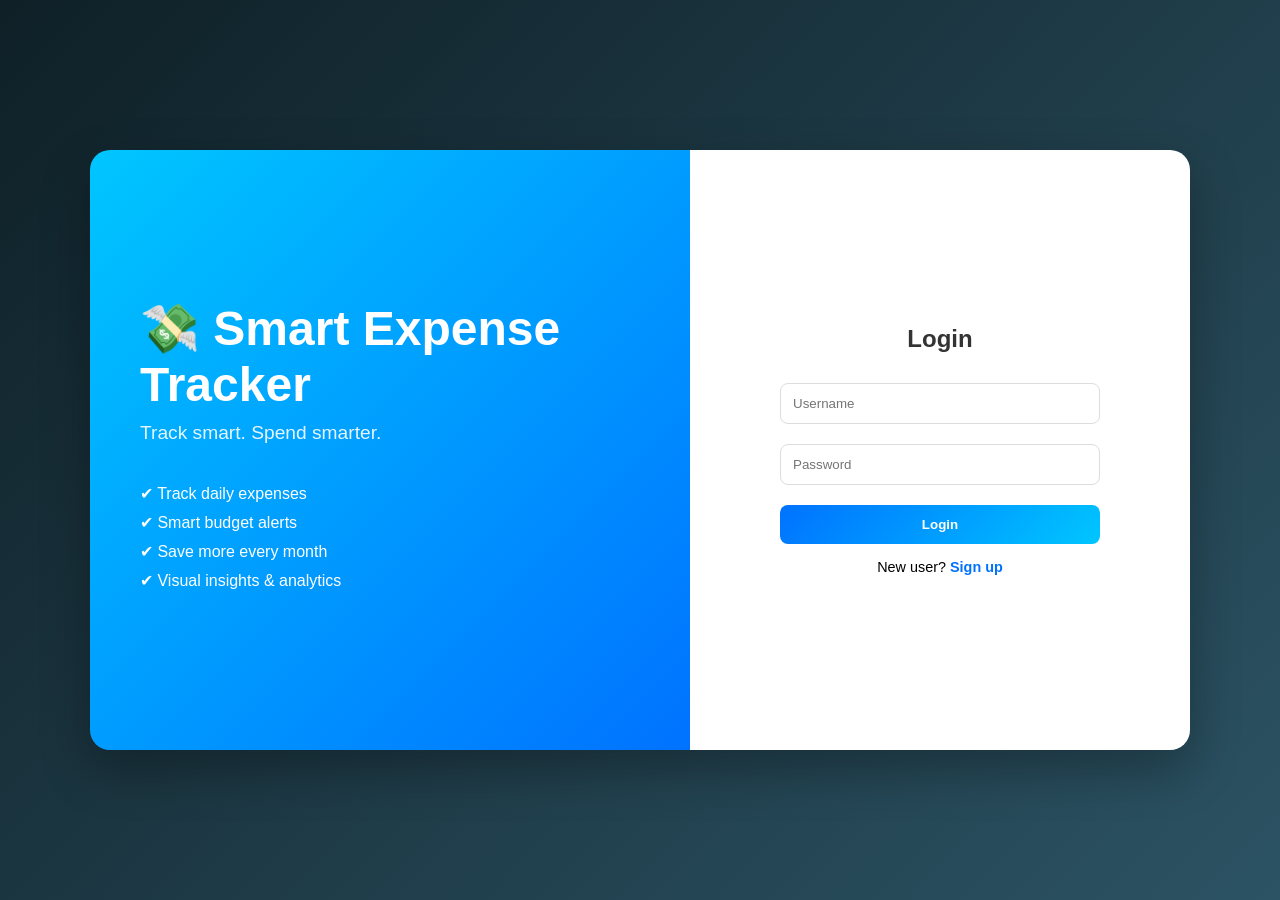
==== index.html @ 890cee42 "first push" ====
<!DOCTYPE html>
<html lang="en">
<head>
    <meta charset="UTF-8">
    <meta name="viewport" content="width=device-width, initial-scale=1.0">
    <title>Smart Expense Tracker</title>
    <link rel="stylesheet" href="style.css">
</head>
<body>

    <div class="main-container">

        <!-- LEFT SIDE (INFO / FILL SPACE) -->
        <div class="info-section">
            <h1>💸 Smart Expense Tracker</h1>
            <p class="tagline">Track smart. Spend smarter.</p>

            <div class="features">
                <p>✔ Track daily expenses</p>
                <p>✔ Smart budget alerts</p>
                <p>✔ Save more every month</p>
                <p>✔ Visual insights & analytics</p>
            </div>
        </div>

        <!-- RIGHT SIDE (FORM) -->
        <div class="form-section">

            <div class="form-box">

                <!-- LOGIN FORM -->
                <form id="loginForm">
                    <h2>Login</h2>

                    <input type="text" id="loginUsername" placeholder="Username" required>
                    <input type="password" id="loginPassword" placeholder="Password" required>

                    <button type="submit">Login</button>

                    <p class="switch-text">
                        New user? <span id="showSignup">Sign up</span>
                    </p>
                </form>

                <!-- SIGNUP FORM -->
                <form id="signupForm" style="display: none;">
                    <h2>Create Account</h2>

                    <input type="text" id="signupUsername" placeholder="Username" required>
                    <input type="password" id="signupPassword" placeholder="Password" required>

                    <button type="submit">Sign Up</button>

                    <p class="switch-text">
                        Already have an account? <span id="showLogin">Login</span>
                    </p>
                </form>

            </div>

        </div>

    </div>

    <script src="script.js"></script>
</body>
</html>
---- style.css ----
/* RESET */
* {
    margin: 0;
    padding: 0;
    box-sizing: border-box;
    font-family: 'Segoe UI', sans-serif;
}

/* BODY */
body {
    height: 100vh;
    background: linear-gradient(135deg, #0f2027, #2c5364);
    display: flex;
    justify-content: center;
    align-items: center;
}

/* MAIN CONTAINER */
.main-container {
    width: 90%;
    max-width: 1100px;
    height: 600px;
    display: flex;
    border-radius: 20px;
    overflow: hidden;
    box-shadow: 0 20px 50px rgba(0, 0, 0, 0.3);
}

/* LEFT SECTION */
.info-section {
    flex: 1;
    background: linear-gradient(135deg, #00c6ff, #0072ff);
    color: white;
    padding: 50px;
    display: flex;
    flex-direction: column;
    justify-content: center;
}

/* BIG TITLE */
.info-section h1 {
    font-size: 3rem;
    font-weight: bold;
    margin-bottom: 10px;
}

/* TAGLINE */
.tagline {
    font-size: 1.2rem;
    opacity: 0.9;
    margin-bottom: 30px;
}

/* FEATURES */
.features p {
    margin: 10px 0;
    font-size: 1rem;
}

/* RIGHT SECTION */
.form-section {
    flex: 1;
    background: #ffffff;
    display: flex;
    justify-content: center;
    align-items: center;
}

/* FORM BOX */
.form-box {
    width: 320px;
}

/* HEADINGS */
form h2 {
    text-align: center;
    margin-bottom: 20px;
    color: #333;
}

/* INPUTS */
input {
    width: 100%;
    padding: 12px;
    margin: 10px 0;
    border: 1px solid #ddd;
    border-radius: 8px;
    outline: none;
    transition: 0.3s;
}

input:focus {
    border-color: #0072ff;
    box-shadow: 0 0 5px rgba(0, 114, 255, 0.5);
}

/* BUTTON */
button {
    width: 100%;
    padding: 12px;
    margin-top: 10px;
    background: linear-gradient(135deg, #0072ff, #00c6ff);
    color: white;
    border: none;
    border-radius: 8px;
    font-weight: bold;
    cursor: pointer;
    transition: 0.3s;
}

button:hover {
    transform: scale(1.05);
    opacity: 0.9;
}

/* SWITCH TEXT */
.switch-text {
    margin-top: 15px;
    text-align: center;
    font-size: 0.9rem;
}

.switch-text span {
    color: #0072ff;
    cursor: pointer;
    font-weight: bold;
}

.switch-text span:hover {
    text-decoration: underline;
}

/* RESPONSIVE */
@media (max-width: 768px) {
    .main-container {
        flex-direction: column;
        height: auto;
    }

    .info-section {
        text-align: center;
        padding: 30px;
    }

    .info-section h1 {
        font-size: 2rem;
    }

    .form-section {
        padding: 20px;
    }
}
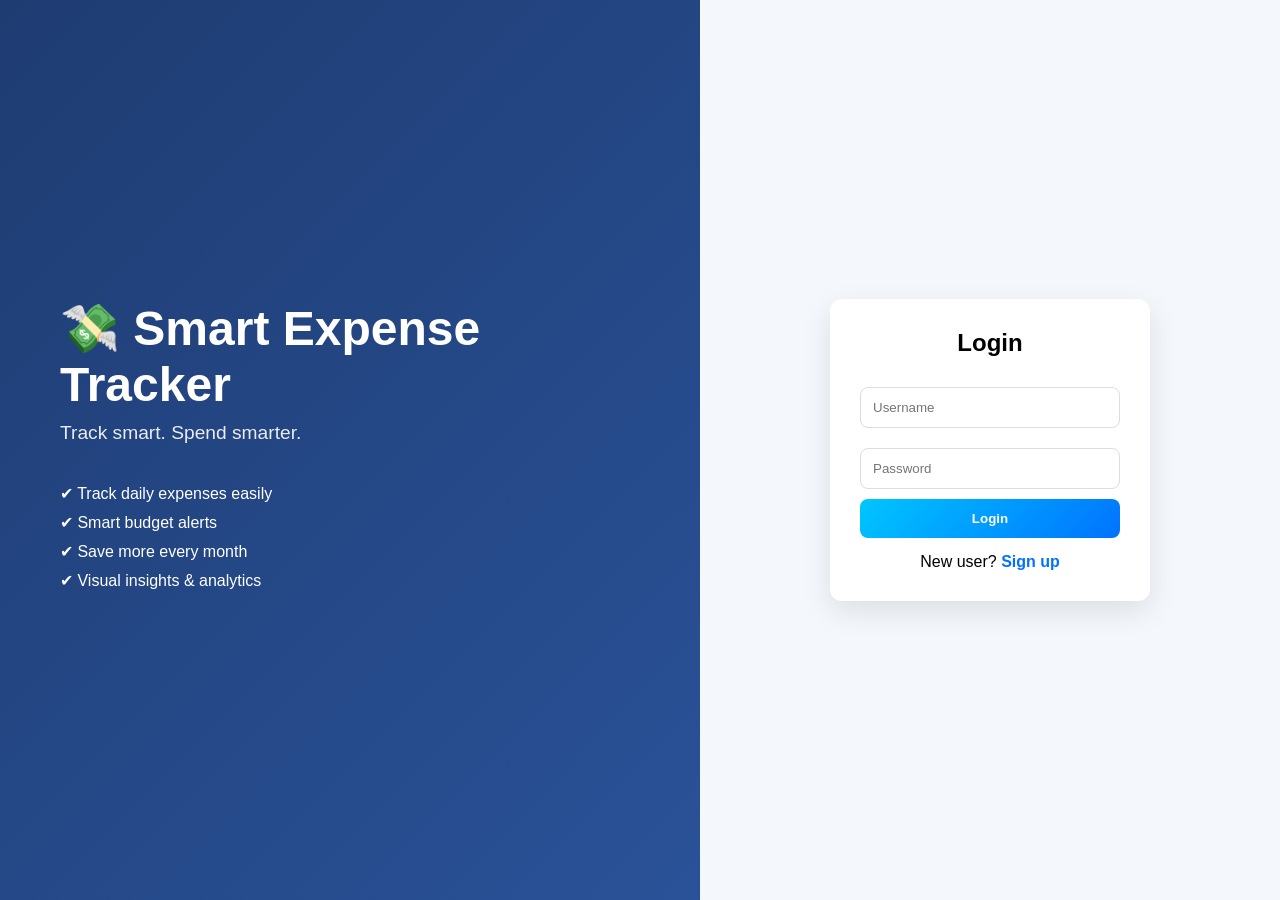
==== commit 5586eecd: "4th push" ====
--- a/index.html
+++ b/index.html
@@ -8,60 +8,60 @@
 </head>
 <body>
 
-    <div class="main-container">
+<div class="main-container">
 
-        <!-- LEFT SIDE (INFO / FILL SPACE) -->
-        <div class="info-section">
-            <h1>💸 Smart Expense Tracker</h1>
-            <p class="tagline">Track smart. Spend smarter.</p>
+    <!-- LEFT SIDE -->
+    <div class="left-section">
+        <h1>💸 Smart Expense Tracker</h1>
+        <p class="tagline">Track smart. Spend smarter.</p>
 
-            <div class="features">
-                <p>✔ Track daily expenses</p>
-                <p>✔ Smart budget alerts</p>
-                <p>✔ Save more every month</p>
-                <p>✔ Visual insights & analytics</p>
-            </div>
+        <div class="features">
+            <p>✔ Track daily expenses easily</p>
+            <p>✔ Smart budget alerts</p>
+            <p>✔ Save more every month</p>
+            <p>✔ Visual insights & analytics</p>
         </div>
+    </div>
 
-        <!-- RIGHT SIDE (FORM) -->
-        <div class="form-section">
+    <!-- RIGHT SIDE -->
+    <div class="right-section">
 
-            <div class="form-box">
+        <div class="form-box">
 
-                <!-- LOGIN FORM -->
-                <form id="loginForm">
-                    <h2>Login</h2>
+            <!-- LOGIN -->
+            <form id="loginForm">
+                <h2>Login</h2>
 
-                    <input type="text" id="loginUsername" placeholder="Username" required>
-                    <input type="password" id="loginPassword" placeholder="Password" required>
+                <input type="text" id="loginUsername" placeholder="Username" required>
+                <input type="password" id="loginPassword" placeholder="Password" required>
 
-                    <button type="submit">Login</button>
+                <button type="submit">Login</button>
 
-                    <p class="switch-text">
-                        New user? <span id="showSignup">Sign up</span>
-                    </p>
-                </form>
+                <p class="switch-text">
+                    New user? <span id="showSignup">Sign up</span>
+                </p>
+            </form>
 
-                <!-- SIGNUP FORM -->
-                <form id="signupForm" style="display: none;">
-                    <h2>Create Account</h2>
+            <!-- SIGNUP -->
+            <form id="signupForm" style="display:none;">
+                <h2>Create Account</h2>
 
-                    <input type="text" id="signupUsername" placeholder="Username" required>
-                    <input type="password" id="signupPassword" placeholder="Password" required>
+                <input type="text" id="signupUsername" placeholder="Username" required>
+                <input type="password" id="signupPassword" placeholder="Password" required>
 
-                    <button type="submit">Sign Up</button>
+                <button type="submit">Sign Up</button>
 
-                    <p class="switch-text">
-                        Already have an account? <span id="showLogin">Login</span>
-                    </p>
-                </form>
-
-            </div>
+                <p class="switch-text">
+                    Already have an account? <span id="showLogin">Login</span>
+                </p>
+            </form>
 
         </div>
 
     </div>
 
-    <script src="script.js"></script>
+</div>
+
+<script src="script.js"></script>
 </body>
 </html>
--- a/style.css
+++ b/style.css
@@ -6,61 +6,47 @@
     font-family: 'Segoe UI', sans-serif;
 }
 
-/* BODY */
+/* MAIN */
 body {
     height: 100vh;
-    background: linear-gradient(135deg, #0f2027, #2c5364);
-    display: flex;
-    justify-content: center;
-    align-items: center;
 }
 
-/* MAIN CONTAINER */
 .main-container {
-    width: 90%;
-    max-width: 1100px;
-    height: 600px;
     display: flex;
-    border-radius: 20px;
-    overflow: hidden;
-    box-shadow: 0 20px 50px rgba(0, 0, 0, 0.3);
+    height: 100vh;
 }
 
-/* LEFT SECTION */
-.info-section {
+/* LEFT SIDE */
+.left-section {
     flex: 1;
-    background: linear-gradient(135deg, #00c6ff, #0072ff);
+    background: linear-gradient(135deg, #1e3c72, #2a5298);
     color: white;
-    padding: 50px;
+    padding: 60px;
     display: flex;
     flex-direction: column;
     justify-content: center;
 }
 
-/* BIG TITLE */
-.info-section h1 {
+.left-section h1 {
     font-size: 3rem;
-    font-weight: bold;
     margin-bottom: 10px;
 }
 
-/* TAGLINE */
 .tagline {
     font-size: 1.2rem;
+    margin-bottom: 30px;
     opacity: 0.9;
-    margin-bottom: 30px;
 }
 
-/* FEATURES */
 .features p {
     margin: 10px 0;
     font-size: 1rem;
 }
 
-/* RIGHT SECTION */
-.form-section {
+/* RIGHT SIDE */
+.right-section {
     flex: 1;
-    background: #ffffff;
+    background: #f4f7fb;
     display: flex;
     justify-content: center;
     align-items: center;
@@ -69,55 +55,47 @@
 /* FORM BOX */
 .form-box {
     width: 320px;
+    background: white;
+    padding: 30px;
+    border-radius: 12px;
+    box-shadow: 0 10px 30px rgba(0,0,0,0.1);
 }
 
 /* HEADINGS */
 form h2 {
     text-align: center;
     margin-bottom: 20px;
-    color: #333;
 }
 
-/* INPUTS */
+/* INPUT */
 input {
     width: 100%;
     padding: 12px;
     margin: 10px 0;
+    border-radius: 8px;
     border: 1px solid #ddd;
-    border-radius: 8px;
-    outline: none;
-    transition: 0.3s;
-}
-
-input:focus {
-    border-color: #0072ff;
-    box-shadow: 0 0 5px rgba(0, 114, 255, 0.5);
 }
 
 /* BUTTON */
 button {
     width: 100%;
     padding: 12px;
-    margin-top: 10px;
-    background: linear-gradient(135deg, #0072ff, #00c6ff);
-    color: white;
+    background: linear-gradient(135deg, #00c6ff, #0072ff);
     border: none;
     border-radius: 8px;
+    color: white;
     font-weight: bold;
     cursor: pointer;
-    transition: 0.3s;
 }
 
 button:hover {
-    transform: scale(1.05);
     opacity: 0.9;
 }
 
-/* SWITCH TEXT */
+/* SWITCH */
 .switch-text {
     margin-top: 15px;
     text-align: center;
-    font-size: 0.9rem;
 }
 
 .switch-text span {
@@ -126,27 +104,14 @@
     font-weight: bold;
 }
 
-.switch-text span:hover {
-    text-decoration: underline;
-}
-
 /* RESPONSIVE */
 @media (max-width: 768px) {
     .main-container {
         flex-direction: column;
-        height: auto;
     }
 
-    .info-section {
+    .left-section {
         text-align: center;
         padding: 30px;
     }
-
-    .info-section h1 {
-        font-size: 2rem;
-    }
-
-    .form-section {
-        padding: 20px;
-    }
 }
